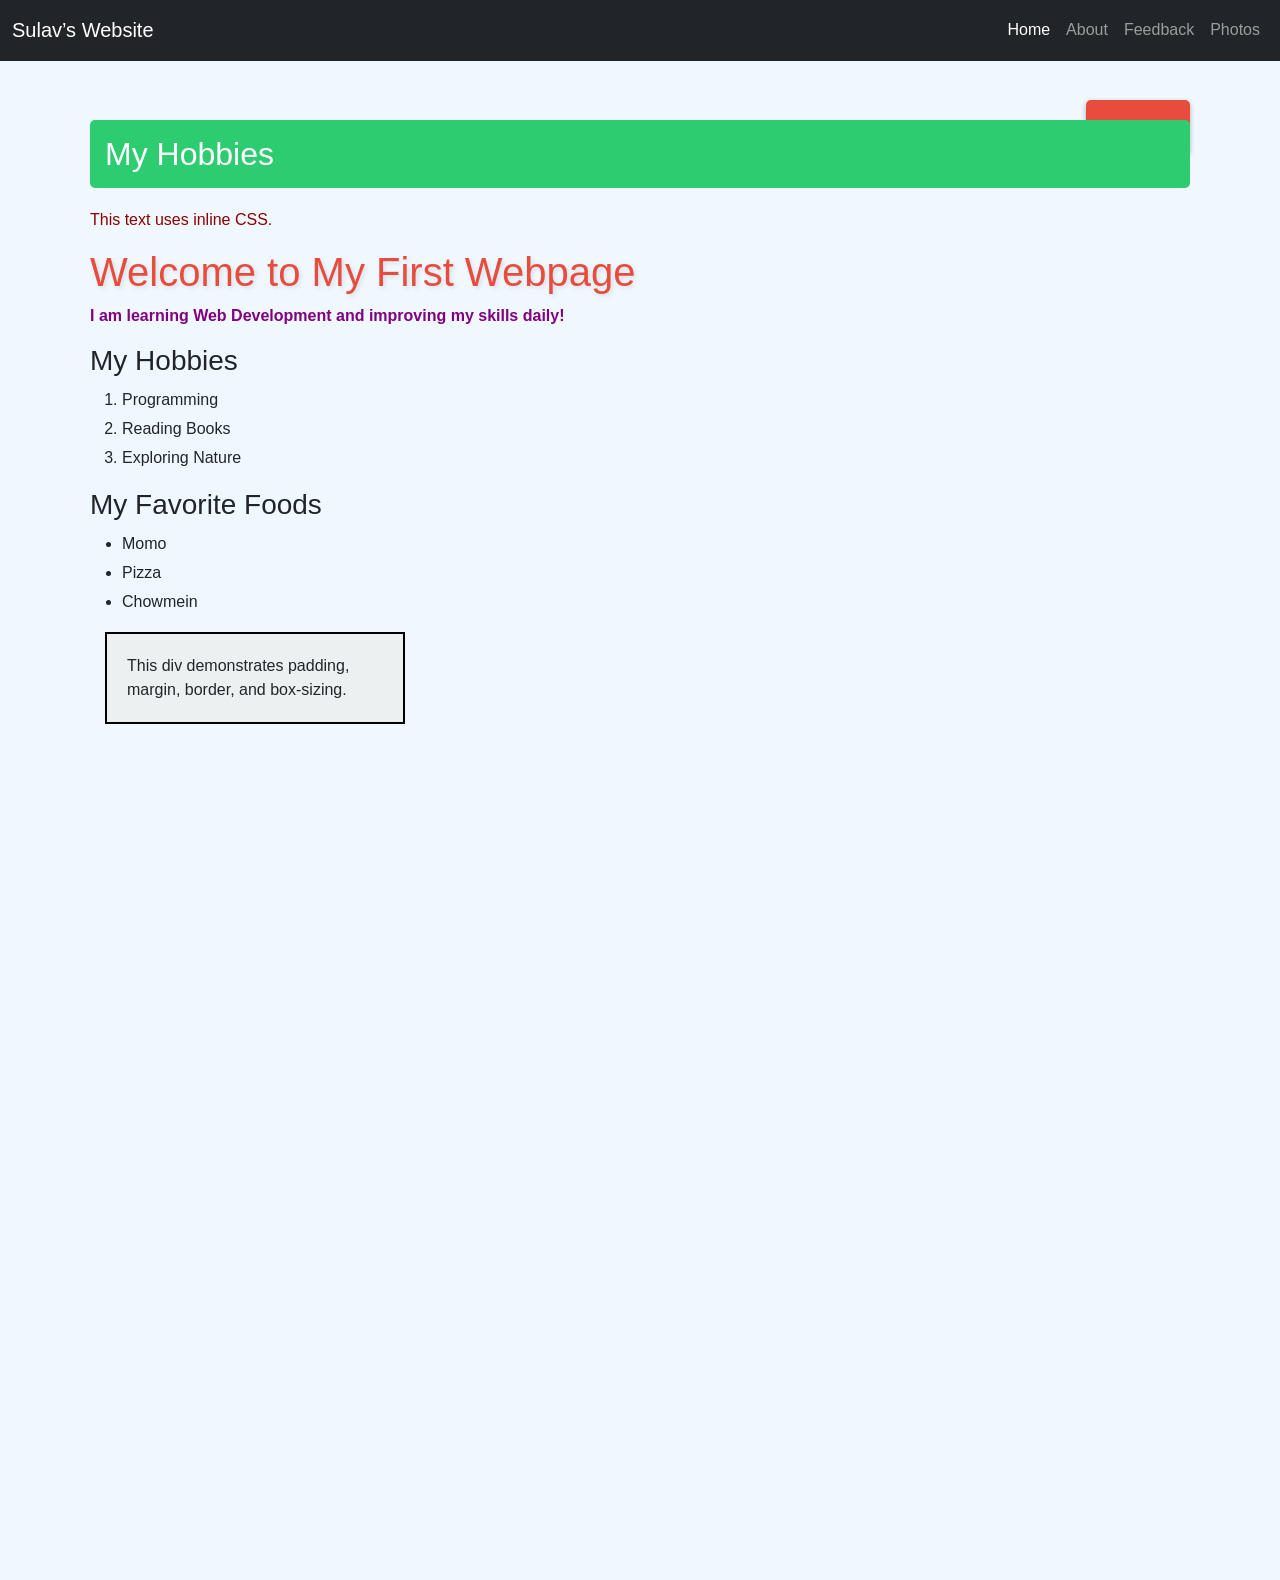
==== index.html @ 46d000e5 "Initial commit" ====
<!DOCTYPE html>
<html lang="en">
<head>
    <meta charset="UTF-8">
    <meta name="viewport" content="width=device-width, initial-scale=1.0">
    <title>Homepage</title>

    <link href="https://cdn.jsdelivr.net/npm/bootstrap@5.3.0/dist/css/bootstrap.min.css" rel="stylesheet">
    <link rel="stylesheet" href="style.css">

    <!-- Internal CSS (required by assignment) -->
    <style>
        .internal-style {
            color: purple;
            font-weight: bold;
        }
    </style>
</head>
<body>

<nav class="navbar navbar-expand-lg navbar-dark bg-dark fixed-top">
    <div class="container-fluid">
        <a class="navbar-brand" href="index.html">Sulav’s Website</a>
        <button class="navbar-toggler" data-bs-toggle="collapse" data-bs-target="#navContent">
            <span class="navbar-toggler-icon"></span>
        </button>

        <div class="collapse navbar-collapse" id="navContent">
            <ul class="navbar-nav ms-auto">
                <li class="nav-item"><a class="nav-link active" href="index.html">Home</a></li>
                <li class="nav-item"><a class="nav-link" href="about.html">About</a></li>
                <li class="nav-item"><a class="nav-link" href="feedback.html">Feedback</a></li>
                <li class="nav-item"><a class="nav-link" href="photos.html">Photos</a></li>
            </ul>
        </div>
    </div>
</nav>

<div class="container main-content">

    <!-- Sticky Heading -->
    <h2 class="sticky-heading">My Hobbies</h2>

    <!-- Inline CSS Example -->
    <p style="color: darkred;">This text uses inline CSS.</p>

    <h1 id="special-heading">Welcome to My First Webpage</h1>

    <p class="internal-style">I am learning Web Development and improving my skills daily!</p>

    <h3>My Hobbies</h3>
    <ol>
        <li>Programming</li>
        <li>Reading Books</li>
        <li>Exploring Nature</li>
    </ol>

    <h3>My Favorite Foods</h3>
    <ul>
        <li>Momo</li>
        <li>Pizza</li>
        <li>Chowmein</li>
    </ul>

    <!-- Box Model Div -->
    <div class="box-model-demo">
        This div demonstrates padding, margin, border, and box-sizing.
    </div>

    <!-- Absolute Positioned Element -->
    <div class="important-box">Important</div>

</div>

<script src="https://cdn.jsdelivr.net/npm/bootstrap@5.3.0/dist/js/bootstrap.bundle.min.js"></script>
</body>
</html>
---- style.css ----
body {
    background-color: #f0f8ff;
    font-family: 'Segoe UI', Tahoma, Geneva, Verdana, sans-serif;
    margin: 0;
    padding: 0;
}

h1, h2 {
    color: #2c3e50;
}

p {
    font-size: 16px;
}

.highlight {
    background-color: #ffffcc;
    padding: 10px;
    border-radius: 5px;
}

#special-heading {
    color: #e74c3c;
    text-shadow: 2px 2px 4px rgba(0,0,0,0.1);
}

.box-model-demo {
    width: 300px;
    padding: 20px;
    border: 2px solid black;
    margin: 15px;
    box-sizing: border-box;
    background-color: #ecf0f1;
}

.styled-div {
    background-color: #3498db;
    color: white;
    padding: 15px;
    margin: 10px 0;
}

.styled-span {
    background-color: #f39c12;
    padding: 5px;
    border-radius: 3px;
}

.main-content {
    position: relative;
    margin-top: 80px;
    padding: 20px;
    min-height: 1500px;
}

.important-box {
    position: absolute;
    top: 20px;
    right: 20px;
    background-color: #e74c3c;
    color: white;
    padding: 15px;
    border-radius: 5px;
    font-weight: bold;
    box-shadow: 0 2px 5px rgba(0,0,0,0.3);
}

.sticky-heading {
    position: sticky;
    top: 80px;
    background-color: #2ecc71;
    color: white;
    padding: 15px;
    margin: 20px 0;
    border-radius: 5px;
    z-index: 100;
}

ol, ul {
    line-height: 1.8;
}

form {
    max-width: 500px;
    padding: 20px;
    background-color: white;
    border-radius: 10px;
    box-shadow: 0 2px 10px rgba(0,0,0,0.1);
}

label {
    font-weight: bold;
    color: #2c3e50;
}

input[type="text"],
input[type="email"],
select,
textarea {
    width: 100%;
    padding: 8px;
    margin: 5px 0 15px 0;
    border: 1px solid #bdc3c7;
    border-radius: 4px;
    box-sizing: border-box;
}

button[type="submit"] {
    background-color: #2ecc71;
    color: white;
    padding: 10px 20px;
    border: none;
    border-radius: 5px;
    cursor: pointer;
    font-size: 16px;
}

button[type="submit"]:hover {
    background-color: #27ae60;
}


.photos-flex {
    display: flex;
    flex-wrap: wrap;
    gap: 15px;
    margin: 20px 0;
    justify-content: center;
}

.photos-flex img {
    width: 100%;
    max-width: 400px;
    height: auto;
    border-radius: 8px;
    box-shadow: 0 4px 8px rgba(0,0,0,0.2);
    transition: transform 0.3s ease;
}

.photos-flex img:hover {
    transform: scale(1.05);
}


.photos-grid {
    display: grid;
    gap: 15px;
    margin: 20px 0;
}

.photos-grid img {
    width: 100%;
    height: auto;
    border-radius: 8px;
    box-shadow: 0 4px 8px rgba(0,0,0,0.2);
    transition: transform 0.3s ease;
}

.photos-grid img:hover {
    transform: scale(1.05);
}



.photos-flex img {
    flex: 1 1 100%;
}

.photos-grid {
    grid-template-columns: 1fr;
}


@media (min-width: 769px) and (max-width: 1024px) {
    .photos-flex img {
        flex: 1 1 calc(50% - 15px);
    }
    
    .photos-grid {
        grid-template-columns: repeat(2, 1fr);
    }
}


@media (min-width: 1025px) {
    .photos-flex img {
        flex: 1 1 calc(25% - 15px);
    }
    
    .photos-grid {
        grid-template-columns: repeat(4, 1fr);
    }
}
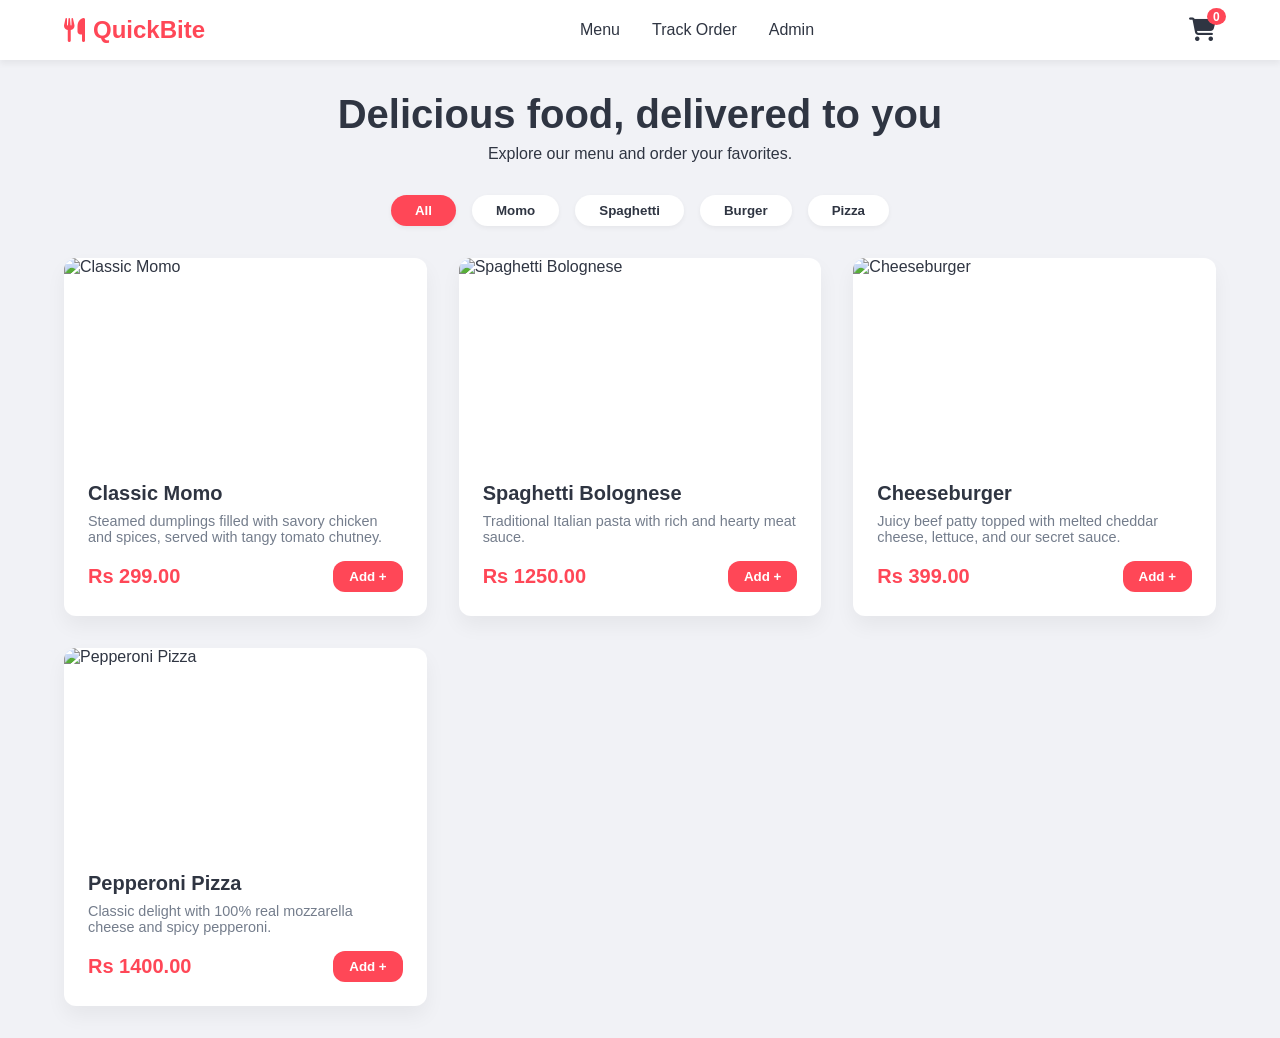
==== commit 995e6c85: "project" ====
--- a/index.html
+++ b/index.html
@@ -1,77 +1,98 @@
-<!DOCTYPE html>
-<html lang="en">
-<head>
-    <meta charset="UTF-8">
-    <meta name="viewport" content="width=device-width, initial-scale=1.0">
-    <title>Homepage</title>
-
-    <link href="https://cdn.jsdelivr.net/npm/bootstrap@5.3.0/dist/css/bootstrap.min.css" rel="stylesheet">
-    <link rel="stylesheet" href="style.css">
-
-    <!-- Internal CSS (required by assignment) -->
-    <style>
-        .internal-style {
-            color: purple;
-            font-weight: bold;
-        }
-    </style>
-</head>
-<body>
-
-<nav class="navbar navbar-expand-lg navbar-dark bg-dark fixed-top">
-    <div class="container-fluid">
-        <a class="navbar-brand" href="index.html">Sulav’s Website</a>
-        <button class="navbar-toggler" data-bs-toggle="collapse" data-bs-target="#navContent">
-            <span class="navbar-toggler-icon"></span>
-        </button>
-
-        <div class="collapse navbar-collapse" id="navContent">
-            <ul class="navbar-nav ms-auto">
-                <li class="nav-item"><a class="nav-link active" href="index.html">Home</a></li>
-                <li class="nav-item"><a class="nav-link" href="about.html">About</a></li>
-                <li class="nav-item"><a class="nav-link" href="feedback.html">Feedback</a></li>
-                <li class="nav-item"><a class="nav-link" href="photos.html">Photos</a></li>
-            </ul>
-        </div>
-    </div>
-</nav>
-
-<div class="container main-content">
-
-    <!-- Sticky Heading -->
-    <h2 class="sticky-heading">My Hobbies</h2>
-
-    <!-- Inline CSS Example -->
-    <p style="color: darkred;">This text uses inline CSS.</p>
-
-    <h1 id="special-heading">Welcome to My First Webpage</h1>
-
-    <p class="internal-style">I am learning Web Development and improving my skills daily!</p>
-
-    <h3>My Hobbies</h3>
-    <ol>
-        <li>Programming</li>
-        <li>Reading Books</li>
-        <li>Exploring Nature</li>
-    </ol>
-
-    <h3>My Favorite Foods</h3>
-    <ul>
-        <li>Momo</li>
-        <li>Pizza</li>
-        <li>Chowmein</li>
-    </ul>
-
-    <!-- Box Model Div -->
-    <div class="box-model-demo">
-        This div demonstrates padding, margin, border, and box-sizing.
-    </div>
-
-    <!-- Absolute Positioned Element -->
-    <div class="important-box">Important</div>
-
-</div>
-
-<script src="https://cdn.jsdelivr.net/npm/bootstrap@5.3.0/dist/js/bootstrap.bundle.min.js"></script>
-</body>
-</html>
+<!DOCTYPE html>
+<html lang="en">
+<head>
+    <meta charset="UTF-8">
+    <meta name="viewport" content="width=device-width, initial-scale=1.0">
+    <title>QuickBite | Food Delivery</title>
+    <!-- Use FontAwesome for icons -->
+    <link rel="stylesheet" href="https://cdnjs.cloudflare.com/ajax/libs/font-awesome/6.4.0/css/all.min.css">
+    <link rel="stylesheet" href="css/style.css">
+</head>
+<body>
+    <nav class="navbar">
+        <div class="nav-brand">
+            <i class="fa-solid fa-utensils"></i> QuickBite
+        </div>
+        <ul class="nav-links">
+            <li><a href="#" onclick="showSection('menu')">Menu</a></li>
+            <li><a href="#" onclick="showSection('orders')">Track Order</a></li>
+            <li><a href="admin.html">Admin</a></li>
+        </ul>
+        <div class="cart-icon" onclick="toggleCart()">
+            <i class="fa-solid fa-cart-shopping"></i>
+            <span id="cart-count">0</span>
+        </div>
+    </nav>
+
+    <main id="main-content">
+        <!-- Dashboard / Menu Section -->
+        <section id="menu-section" class="active-section">
+            <header class="hero">
+                <h1>Delicious food, delivered to you</h1>
+                <p>Explore our menu and order your favorites.</p>
+            </header>
+            
+            <div class="category-filters" id="category-filters">
+                <!-- Dynamically populated categories -->
+            </div>
+
+            <div class="menu-grid" id="menu-grid">
+                <!-- Menu items injected here -->
+            </div>
+        </section>
+
+        <!-- Order Tracking Section -->
+        <section id="orders-section" style="display: none;">
+            <h2>Your Orders</h2>
+            <div id="order-list">
+                <!-- Orders injected here -->
+            </div>
+        </section>
+    </main>
+
+    <!-- Cart Sidebar -->
+    <aside class="cart-sidebar" id="cart-sidebar">
+        <div class="cart-header">
+            <h2>Your Cart</h2>
+            <button class="close-cart" onclick="toggleCart()"><i class="fa-solid fa-times"></i></button>
+        </div>
+        
+        <div class="cart-items" id="cart-items">
+            <!-- Cart items injected here -->
+            <div class="empty-cart-msg">Your cart is empty.</div>
+        </div>
+
+        <div class="cart-footer">
+            <div class="cart-total">
+                <span>Total:</span>
+                <span id="cart-total-price">Rs 0.00</span>
+            </div>
+            <button class="checkout-btn" onclick="checkout()"><i class="fa-solid fa-credit-card"></i> Checkout</button>
+        </div>
+    </aside>
+
+    <!-- Checkout Modal -->
+    <div class="modal" id="checkout-modal">
+        <div class="modal-content">
+            <span class="close-modal" onclick="closeModal('checkout-modal')">&times;</span>
+            <h2>Checkout</h2>
+            <form id="checkout-form" onsubmit="submitOrder(event)">
+                <div class="form-group">
+                    <label for="name">Name</label>
+                    <input type="text" id="name" required>
+                </div>
+                <div class="form-group">
+                    <label for="address">Delivery Address</label>
+                    <input type="text" id="address" required>
+                </div>
+                <button type="submit" class="primary-btn">Place Order</button>
+            </form>
+        </div>
+    </div>
+
+    <!-- Notification Toast -->
+    <div id="toast" class="toast"></div>
+
+    <script src="js/app.js"></script>
+</body>
+</html>
--- a/css/style.css
+++ b/css/style.css
@@ -0,0 +1,474 @@
+/* CSS Variables for Premium Theme */
+:root {
+    --primary-color: #ff4757;
+    --primary-hover: #ff6b81;
+    --secondary-color: #2f3542;
+    --bg-color: #f1f2f6;
+    --card-bg: #ffffff;
+    --text-color: #2f3542;
+    --text-light: #747d8c;
+    --border-radius: 12px;
+    --box-shadow: 0 10px 20px rgba(0, 0, 0, 0.05);
+    --transition: all 0.3s ease;
+}
+
+* {
+    margin: 0;
+    padding: 0;
+    box-sizing: border-box;
+    font-family: 'Inter', 'Segoe UI', sans-serif;
+}
+
+body {
+    background-color: var(--bg-color);
+    color: var(--text-color);
+}
+
+/* Navbar */
+.navbar {
+    display: flex;
+    justify-content: space-between;
+    align-items: center;
+    padding: 1rem 5%;
+    background-color: var(--card-bg);
+    box-shadow: 0 4px 6px rgba(0,0,0,0.05);
+    position: sticky;
+    top: 0;
+    z-index: 1000;
+}
+
+.nav-brand {
+    font-size: 1.5rem;
+    font-weight: 700;
+    color: var(--primary-color);
+    display: flex;
+    align-items: center;
+    gap: 0.5rem;
+}
+
+.nav-links {
+    list-style: none;
+    display: flex;
+    gap: 2rem;
+}
+
+.nav-links li a {
+    text-decoration: none;
+    color: var(--text-color);
+    font-weight: 500;
+    transition: var(--transition);
+}
+
+.nav-links li a:hover {
+    color: var(--primary-color);
+}
+
+.cart-icon {
+    position: relative;
+    cursor: pointer;
+    font-size: 1.5rem;
+}
+
+#cart-count {
+    position: absolute;
+    top: -8px;
+    right: -10px;
+    background-color: var(--primary-color);
+    color: white;
+    font-size: 0.75rem;
+    padding: 0.1rem 0.4rem;
+    border-radius: 50%;
+    font-weight: bold;
+}
+
+/* Main Content */
+main {
+    padding: 2rem 5%;
+}
+
+.hero {
+    text-align: center;
+    margin-bottom: 2rem;
+}
+
+.hero h1 {
+    font-size: 2.5rem;
+    margin-bottom: 0.5rem;
+}
+
+/* Category Filters */
+.category-filters {
+    display: flex;
+    justify-content: center;
+    gap: 1rem;
+    margin-bottom: 2rem;
+    flex-wrap: wrap;
+}
+
+.filter-btn {
+    padding: 0.5rem 1.5rem;
+    border: none;
+    background-color: var(--card-bg);
+    color: var(--text-color);
+    border-radius: 20px;
+    cursor: pointer;
+    font-weight: 600;
+    transition: var(--transition);
+    box-shadow: 0 2px 5px rgba(0,0,0,0.05);
+}
+
+.filter-btn:hover, .filter-btn.active {
+    background-color: var(--primary-color);
+    color: white;
+}
+
+/* Menu Grid */
+.menu-grid {
+    display: grid;
+    grid-template-columns: repeat(auto-fill, minmax(280px, 1fr));
+    gap: 2rem;
+}
+
+.menu-card {
+    background-color: var(--card-bg);
+    border-radius: var(--border-radius);
+    overflow: hidden;
+    box-shadow: var(--box-shadow);
+    transition: var(--transition);
+    display: flex;
+    flex-direction: column;
+}
+
+.menu-card:hover {
+    transform: translateY(-5px);
+    box-shadow: 0 15px 30px rgba(0, 0, 0, 0.1);
+}
+
+.menu-card img {
+    width: 100%;
+    height: 200px;
+    object-fit: cover;
+}
+
+.menu-card-content {
+    padding: 1.5rem;
+    display: flex;
+    flex-direction: column;
+    flex-grow: 1;
+}
+
+.menu-card h3 {
+    margin-bottom: 0.5rem;
+    font-size: 1.25rem;
+}
+
+.menu-card p {
+    color: var(--text-light);
+    font-size: 0.9rem;
+    margin-bottom: 1rem;
+    flex-grow: 1;
+}
+
+.menu-card-footer {
+    display: flex;
+    justify-content: space-between;
+    align-items: center;
+    margin-top: auto;
+}
+
+.price {
+    font-size: 1.25rem;
+    font-weight: 700;
+    color: var(--primary-color);
+}
+
+.add-to-cart-btn {
+    background-color: var(--primary-color);
+    color: white;
+    border: none;
+    padding: 0.5rem 1rem;
+    border-radius: var(--border-radius);
+    cursor: pointer;
+    transition: var(--transition);
+    font-weight: 600;
+}
+
+.add-to-cart-btn:hover {
+    background-color: var(--primary-hover);
+}
+
+/* Cart Sidebar (hidden by default) */
+.cart-sidebar {
+    position: fixed;
+    top: 0;
+    right: -400px;
+    width: 350px;
+    height: 100vh;
+    background-color: var(--card-bg);
+    box-shadow: -5px 0 15px rgba(0,0,0,0.05);
+    z-index: 2000;
+    transition: var(--transition);
+    display: flex;
+    flex-direction: column;
+}
+
+.cart-sidebar.open {
+    right: 0;
+}
+
+.cart-header {
+    display: flex;
+    justify-content: space-between;
+    align-items: center;
+    padding: 1.5rem;
+    border-bottom: 1px solid #eee;
+}
+
+.close-cart {
+    background: none;
+    border: none;
+    font-size: 1.5rem;
+    cursor: pointer;
+    color: var(--text-light);
+}
+
+.cart-items {
+    flex-grow: 1;
+    overflow-y: auto;
+    padding: 1.5rem;
+}
+
+.cart-item {
+    display: flex;
+    justify-content: space-between;
+    align-items: center;
+    margin-bottom: 1.5rem;
+    border-bottom: 1px solid #f1f2f6;
+    padding-bottom: 1rem;
+}
+
+.cart-item-info h4 {
+    margin-bottom: 0.25rem;
+}
+
+.cart-item-qty {
+    display: flex;
+    align-items: center;
+    gap: 0.5rem;
+    margin-top: 0.5rem;
+}
+
+.qty-btn {
+    background-color: #eee;
+    border: none;
+    width: 24px;
+    height: 24px;
+    border-radius: 50%;
+    cursor: pointer;
+}
+
+.remove-item {
+    color: var(--primary-color);
+    cursor: pointer;
+}
+
+.cart-footer {
+    padding: 1.5rem;
+    border-top: 1px solid #eee;
+}
+
+.cart-total {
+    display: flex;
+    justify-content: space-between;
+    font-size: 1.25rem;
+    font-weight: bold;
+    margin-bottom: 1rem;
+}
+
+.checkout-btn {
+    width: 100%;
+    padding: 1rem;
+    background-color: var(--primary-color);
+    color: white;
+    border: none;
+    border-radius: var(--border-radius);
+    font-size: 1.1rem;
+    cursor: pointer;
+    transition: var(--transition);
+}
+
+.checkout-btn:hover {
+    background-color: var(--primary-hover);
+}
+
+/* Modals */
+.modal {
+    display: none;
+    position: fixed;
+    top: 0;
+    left: 0;
+    width: 100%;
+    height: 100%;
+    background-color: rgba(0,0,0,0.5);
+    z-index: 3000;
+    justify-content: center;
+    align-items: center;
+}
+
+.modal.open {
+    display: flex;
+}
+
+.modal-content {
+    background-color: var(--card-bg);
+    padding: 2rem;
+    border-radius: var(--border-radius);
+    width: 90%;
+    max-width: 500px;
+    position: relative;
+    box-shadow: 0 20px 40px rgba(0,0,0,0.2);
+}
+
+.close-modal {
+    position: absolute;
+    top: 1rem;
+    right: 1.5rem;
+    font-size: 1.5rem;
+    cursor: pointer;
+}
+
+.form-group {
+    margin-bottom: 1.5rem;
+}
+
+.form-group label {
+    display: block;
+    margin-bottom: 0.5rem;
+    font-weight: 500;
+}
+
+.form-group input, .form-group textarea {
+    width: 100%;
+    padding: 0.8rem;
+    border: 1px solid #ddd;
+    border-radius: var(--border-radius);
+    font-size: 1rem;
+}
+
+.primary-btn {
+    width: 100%;
+    padding: 1rem;
+    background-color: var(--primary-color);
+    color: white;
+    border: none;
+    border-radius: var(--border-radius);
+    font-size: 1rem;
+    cursor: pointer;
+}
+
+/* Toast Notification */
+.toast {
+    position: fixed;
+    bottom: 20px;
+    right: 20px;
+    background-color: #2ed573;
+    color: white;
+    padding: 1rem 2rem;
+    border-radius: var(--border-radius);
+    box-shadow: 0 5px 15px rgba(0,0,0,0.1);
+    transform: translateY(100px);
+    opacity: 0;
+    transition: var(--transition);
+    z-index: 4000;
+}
+
+.toast.show {
+    transform: translateY(0);
+    opacity: 1;
+}
+
+/* Tracking Section */
+#order-list {
+    margin-top: 1rem;
+}
+
+.order-card {
+    background-color: var(--card-bg);
+    padding: 1.5rem;
+    border-radius: var(--border-radius);
+    margin-bottom: 1rem;
+    box-shadow: var(--box-shadow);
+}
+
+.status-bar {
+    display: flex;
+    justify-content: space-between;
+    margin-top: 1rem;
+    position: relative;
+}
+
+/* Admin Specific */
+.admin-container {
+    display: flex;
+    min-height: calc(100vh - 70px);
+}
+
+.admin-sidebar {
+    width: 250px;
+    background-color: var(--secondary-color);
+    color: white;
+    padding: 2rem 0;
+}
+
+.admin-sidebar ul {
+    list-style: none;
+}
+
+.admin-sidebar li {
+    padding: 1rem 2rem;
+    cursor: pointer;
+    transition: var(--transition);
+}
+
+.admin-sidebar li:hover, .admin-sidebar li.active {
+    background-color: rgba(255,255,255,0.1);
+    border-left: 4px solid var(--primary-color);
+}
+
+.admin-main {
+    flex-grow: 1;
+    padding: 2rem;
+}
+
+.admin-table {
+    width: 100%;
+    border-collapse: collapse;
+    margin-top: 1rem;
+    background-color: var(--card-bg);
+    border-radius: var(--border-radius);
+    overflow: hidden;
+}
+
+.admin-table th, .admin-table td {
+    padding: 1rem;
+    text-align: left;
+    border-bottom: 1px solid #eee;
+}
+
+.admin-table img {
+    width: 50px;
+    height: 50px;
+    border-radius: 8px;
+    object-fit: cover;
+}
+
+.admin-table button {
+    padding: 0.4rem 0.8rem;
+    border: none;
+    border-radius: 4px;
+    cursor: pointer;
+    margin-right: 0.5rem;
+}
+
+.edit-btn { background-color: #1e90ff; color: white; }
+.delete-btn { background-color: var(--primary-color); color: white; }
